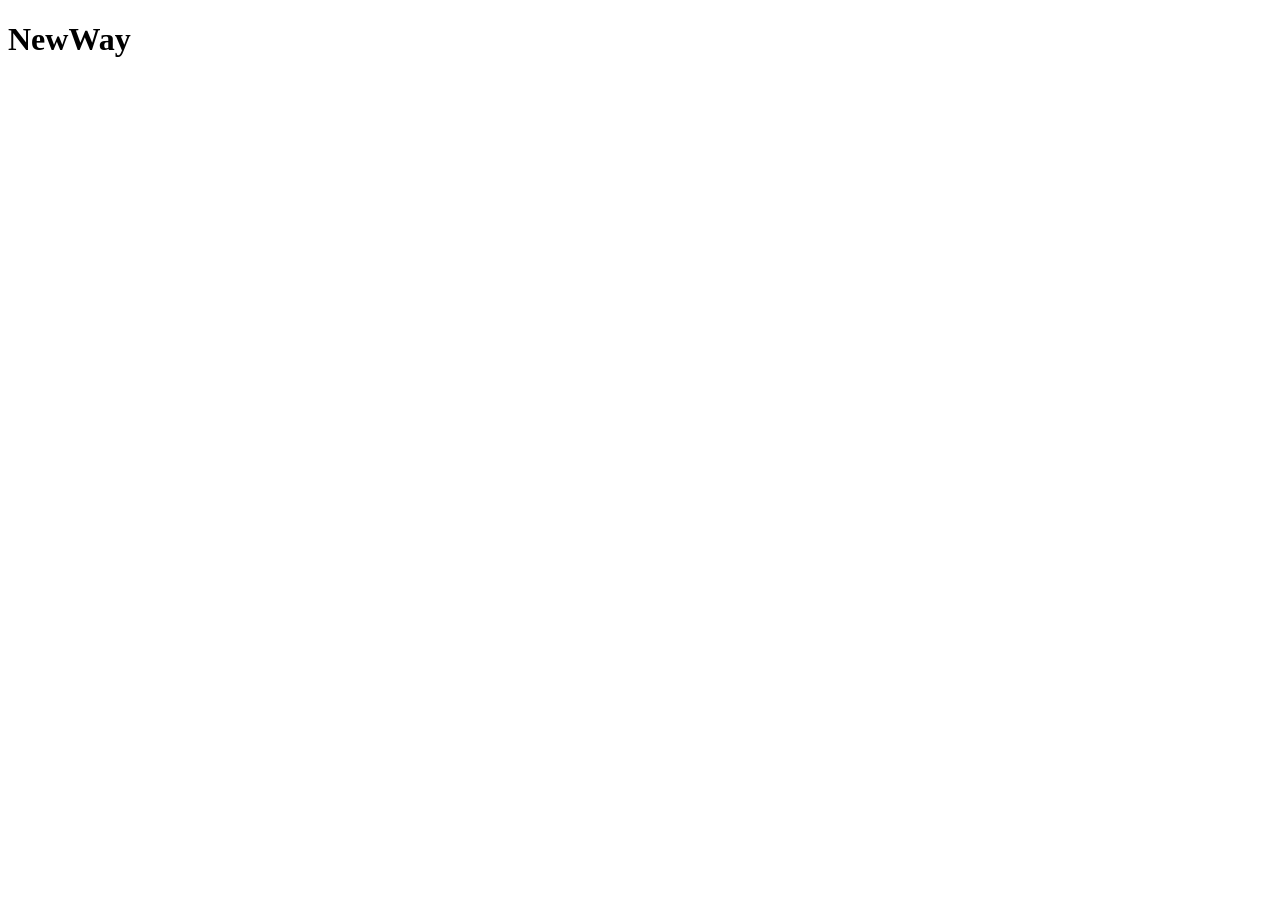
==== index.html @ be48e4e2 "Add simple index.html for Netlify Co-Authored-By: Claude Opus 5.5 <noreply@anthropic.com>" ====
<!DOCTYPE html>
<html lang="en">
<head>
  <meta charset="UTF-8">
  <meta name="viewport" content="width=device-width, initial-scale=1.0">
  <title>NewWay</title>
</head>
<body>
  <h1>NewWay</h1>
</body>
</html>
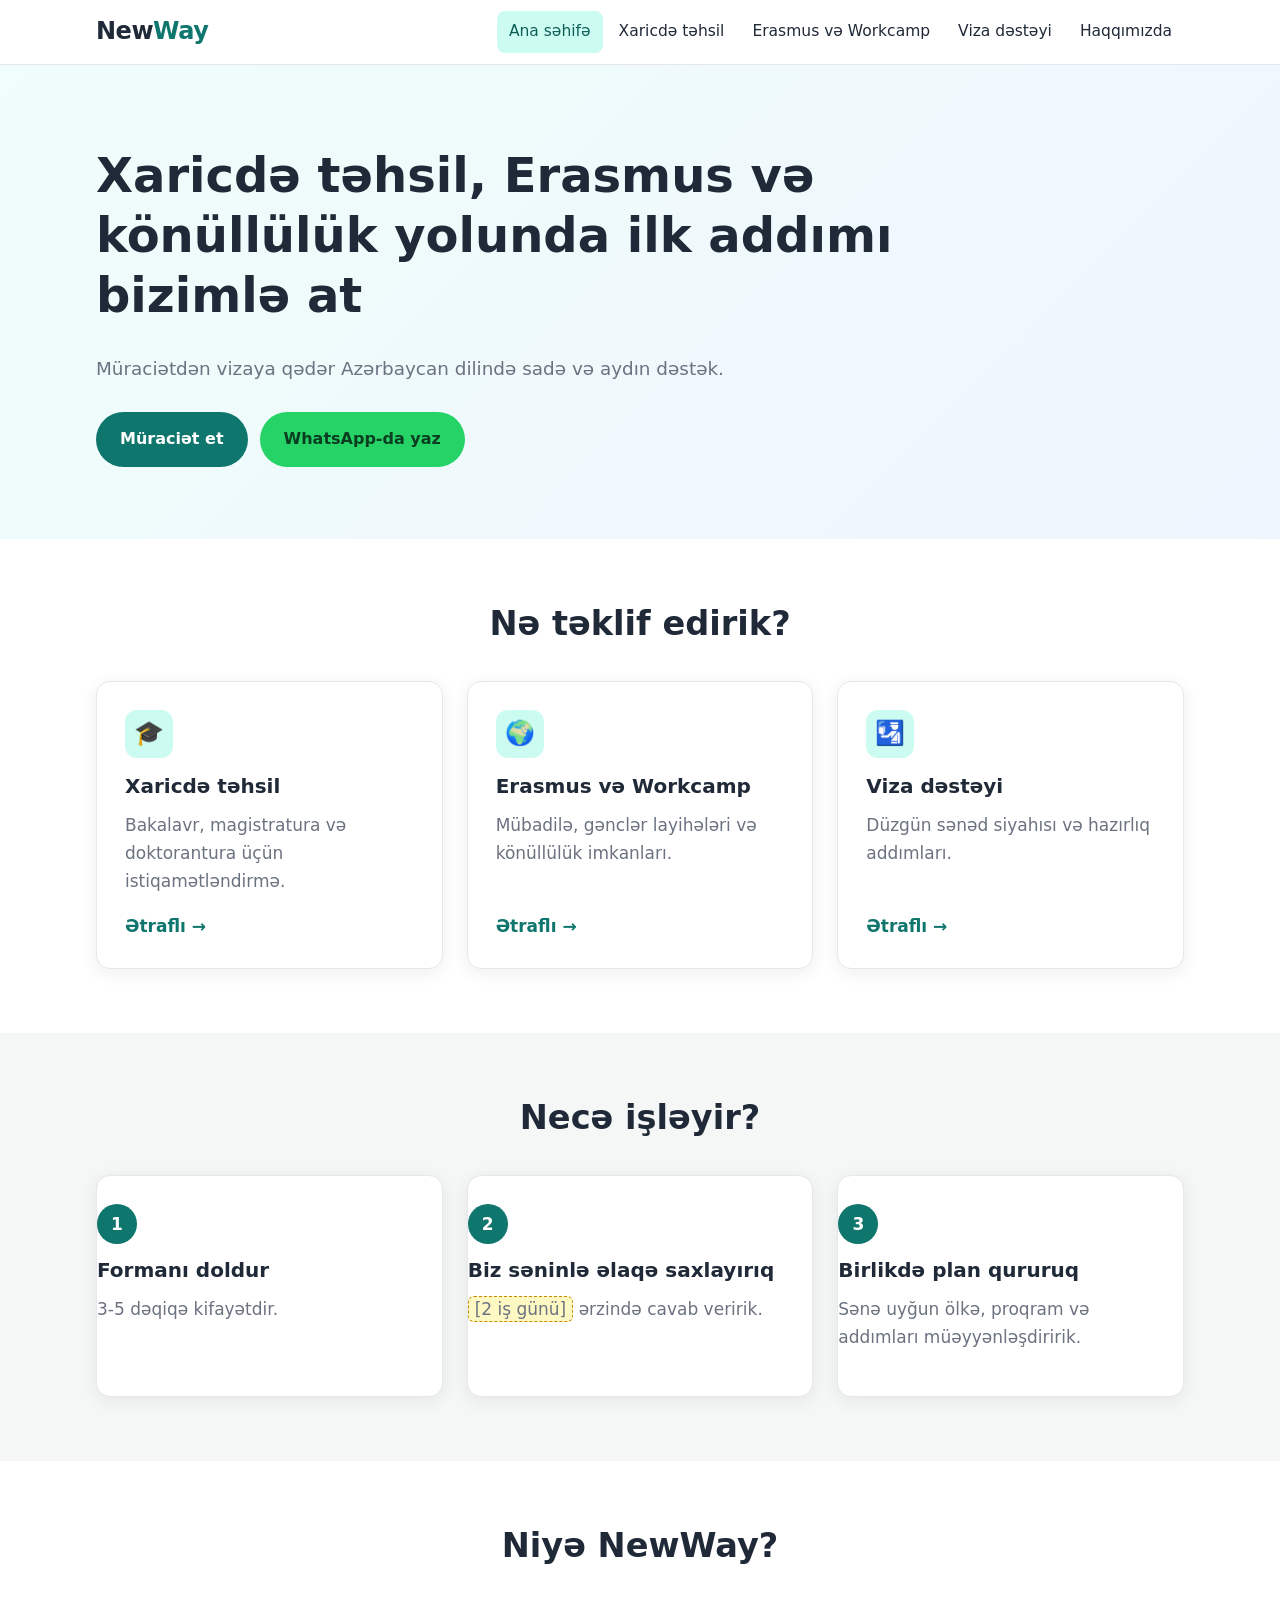
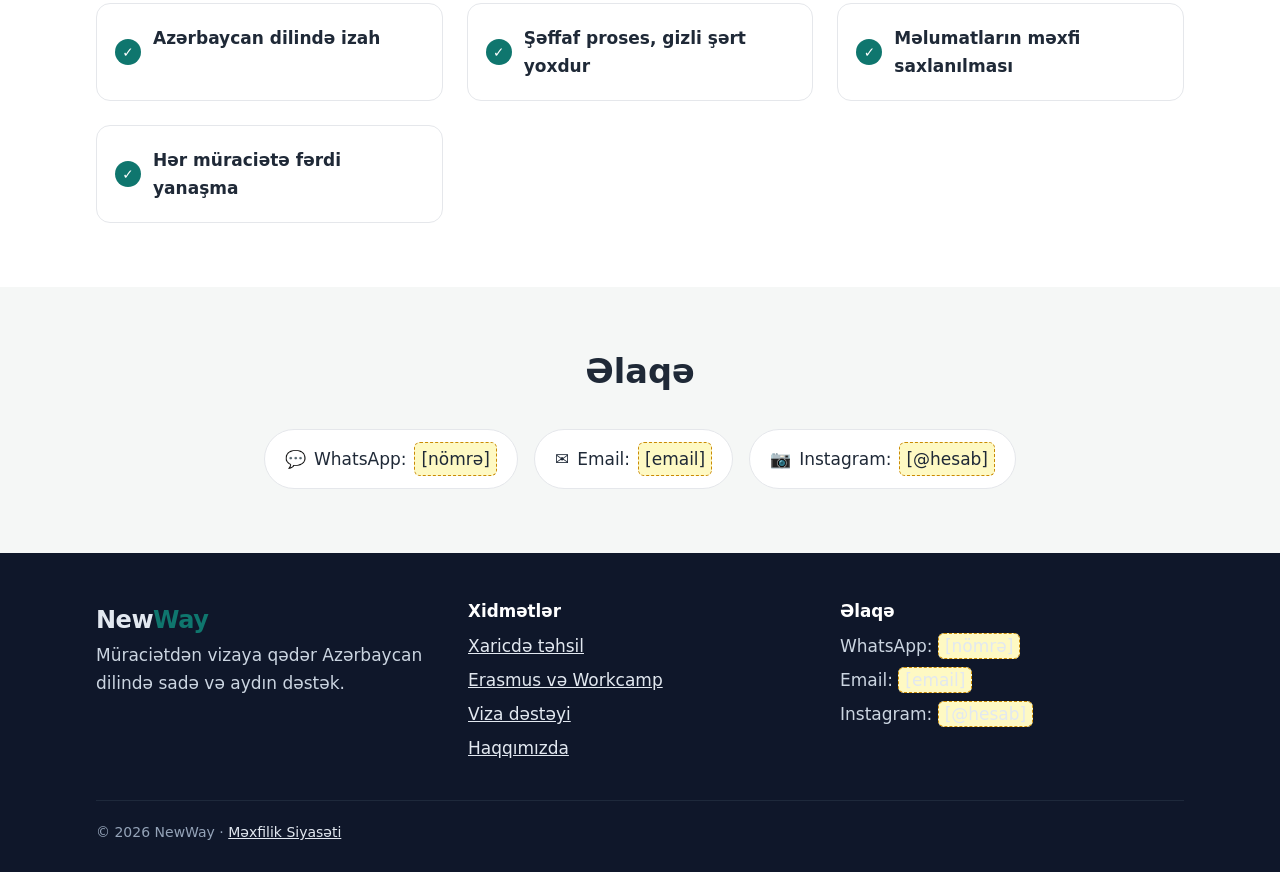
==== commit abf4c255: "Build NewWay site from copy doc Add home, about, three service pages, three Netlify Forms applicatio" ====
--- a/index.html
+++ b/index.html
@@ -1,11 +1,153 @@
 <!DOCTYPE html>
-<html lang="en">
+<html lang="az">
 <head>
   <meta charset="UTF-8">
   <meta name="viewport" content="width=device-width, initial-scale=1.0">
-  <title>NewWay</title>
+  <title>NewWay — Xaricdə təhsil, Erasmus və viza dəstəyi</title>
+  <meta name="description" content="Xaricdə təhsil, Erasmus və könüllülük yolunda ilk addımı bizimlə at. Müraciətdən vizaya qədər Azərbaycan dilində sadə və aydın dəstək.">
+  <link rel="icon" href="data:image/svg+xml,<svg xmlns='http://www.w3.org/2000/svg' viewBox='0 0 100 100'><rect width='100' height='100' rx='22' fill='%230f766e'/><text x='50' y='70' font-size='60' font-family='Arial' font-weight='700' text-anchor='middle' fill='white'>N</text></svg>">
+  <link rel="stylesheet" href="/assets/css/style.css">
 </head>
 <body>
-  <h1>NewWay</h1>
+  <a class="skip-link" href="#main">Əsas məzmuna keç</a>
+  <header class="site-header">
+    <div class="container header-inner">
+      <a class="logo" href="/index.html">New<span>Way</span></a>
+      <button class="nav-toggle" type="button" aria-expanded="false" aria-controls="main-nav" aria-label="Menyunu aç">☰</button>
+      <nav class="main-nav" id="main-nav" aria-label="Əsas menyu">
+        <ul>
+          <li><a href="/index.html">Ana səhifə</a></li>
+          <li><a href="/xaricde-tehsil.html">Xaricdə təhsil</a></li>
+          <li><a href="/erasmus-workcamp.html">Erasmus və Workcamp</a></li>
+          <li><a href="/viza.html">Viza dəstəyi</a></li>
+          <li><a href="/haqqimizda.html">Haqqımızda</a></li>
+        </ul>
+      </nav>
+    </div>
+  </header>
+
+  <main id="main">
+    <section class="hero">
+      <div class="container">
+        <h1>Xaricdə təhsil, Erasmus və könüllülük yolunda ilk addımı bizimlə at</h1>
+        <p class="lead">Müraciətdən vizaya qədər Azərbaycan dilində sadə və aydın dəstək.</p>
+        <div class="btn-row">
+          <a class="btn btn-primary" href="#xidmetler">Müraciət et</a>
+          <a class="btn btn-whatsapp" data-config-link="whatsapp" href="#">WhatsApp-da yaz</a>
+        </div>
+      </div>
+    </section>
+
+    <section class="section" id="xidmetler">
+      <div class="container">
+        <div class="section-title">
+          <h2>Nə təklif edirik?</h2>
+        </div>
+        <div class="grid grid-3">
+          <a class="card" href="/xaricde-tehsil.html">
+            <div class="card-icon" aria-hidden="true">🎓</div>
+            <h3>Xaricdə təhsil</h3>
+            <p>Bakalavr, magistratura və doktorantura üçün istiqamətləndirmə.</p>
+            <span class="card-link">Ətraflı →</span>
+          </a>
+          <a class="card" href="/erasmus-workcamp.html">
+            <div class="card-icon" aria-hidden="true">🌍</div>
+            <h3>Erasmus və Workcamp</h3>
+            <p>Mübadilə, gənclər layihələri və könüllülük imkanları.</p>
+            <span class="card-link">Ətraflı →</span>
+          </a>
+          <a class="card" href="/viza.html">
+            <div class="card-icon" aria-hidden="true">🛂</div>
+            <h3>Viza dəstəyi</h3>
+            <p>Düzgün sənəd siyahısı və hazırlıq addımları.</p>
+            <span class="card-link">Ətraflı →</span>
+          </a>
+        </div>
+      </div>
+    </section>
+
+    <section class="section section-alt">
+      <div class="container">
+        <div class="section-title">
+          <h2>Necə işləyir?</h2>
+        </div>
+        <ol class="steps grid grid-3">
+          <li class="card">
+            <h3>Formanı doldur</h3>
+            <p>3-5 dəqiqə kifayətdir.</p>
+          </li>
+          <li class="card">
+            <h3>Biz səninlə əlaqə saxlayırıq</h3>
+            <p><span data-config="responseTime">[2 iş günü]</span> ərzində cavab veririk.</p>
+          </li>
+          <li class="card">
+            <h3>Birlikdə plan qururuq</h3>
+            <p>Sənə uyğun ölkə, proqram və addımları müəyyənləşdiririk.</p>
+          </li>
+        </ol>
+      </div>
+    </section>
+
+    <section class="section">
+      <div class="container">
+        <div class="section-title">
+          <h2>Niyə NewWay?</h2>
+        </div>
+        <ul class="features grid grid-2">
+          <li>Azərbaycan dilində izah</li>
+          <li>Şəffaf proses, gizli şərt yoxdur</li>
+          <li>Məlumatların məxfi saxlanılması</li>
+          <li>Hər müraciətə fərdi yanaşma</li>
+        </ul>
+      </div>
+    </section>
+
+    <section class="section section-alt" id="elaqe">
+      <div class="container">
+        <div class="section-title">
+          <h2>Əlaqə</h2>
+        </div>
+        <ul class="contact-list">
+          <li><a data-config-link="whatsapp" href="#"><span aria-hidden="true">💬</span> WhatsApp: <span data-config="whatsapp">[nömrə]</span></a></li>
+          <li><a data-config-link="email" href="#"><span aria-hidden="true">✉️</span> Email: <span data-config="email">[email]</span></a></li>
+          <li><a data-config-link="instagram" href="#"><span aria-hidden="true">📷</span> Instagram: <span data-config="instagram">[@hesab]</span></a></li>
+        </ul>
+      </div>
+    </section>
+
+  </main>
+
+  <footer class="site-footer">
+    <div class="container">
+      <div class="footer-grid">
+        <div>
+          <a class="logo footer-logo" href="/index.html">New<span>Way</span></a>
+          <p>Müraciətdən vizaya qədər Azərbaycan dilində sadə və aydın dəstək.</p>
+        </div>
+        <div>
+          <h3>Xidmətlər</h3>
+          <ul>
+            <li><a href="/xaricde-tehsil.html">Xaricdə təhsil</a></li>
+            <li><a href="/erasmus-workcamp.html">Erasmus və Workcamp</a></li>
+            <li><a href="/viza.html">Viza dəstəyi</a></li>
+            <li><a href="/haqqimizda.html">Haqqımızda</a></li>
+          </ul>
+        </div>
+        <div>
+          <h3>Əlaqə</h3>
+          <ul>
+            <li>WhatsApp: <a data-config-link="whatsapp" href="#"><span data-config="whatsapp">[nömrə]</span></a></li>
+            <li>Email: <a data-config-link="email" href="#"><span data-config="email">[email]</span></a></li>
+            <li>Instagram: <a data-config-link="instagram" href="#"><span data-config="instagram">[@hesab]</span></a></li>
+          </ul>
+        </div>
+      </div>
+      <div class="footer-bottom">
+        © <span data-year></span> NewWay · <a href="/mexfilik.html">Məxfilik Siyasəti</a>
+      </div>
+    </div>
+  </footer>
+
+  <script src="/assets/js/main.js"></script>
 </body>
 </html>
--- a/assets/css/style.css
+++ b/assets/css/style.css
@@ -0,0 +1,659 @@
+:root {
+  --color-primary: #0f766e;
+  --color-primary-dark: #115e59;
+  --color-primary-light: #ccfbf1;
+  --color-accent: #2563eb;
+  --color-text: #1f2937;
+  --color-muted: #6b7280;
+  --color-bg: #ffffff;
+  --color-bg-alt: #f5f7f6;
+  --color-border: #e5e7eb;
+  --color-warning-bg: #fff7ed;
+  --color-warning-border: #f59e0b;
+  --color-placeholder-bg: #fef9c3;
+  --radius: 14px;
+  --shadow: 0 4px 18px rgba(15, 23, 42, 0.07);
+  --max-width: 1120px;
+  --font: system-ui, -apple-system, "Segoe UI", Roboto, "Helvetica Neue", Arial, sans-serif;
+}
+
+*,
+*::before,
+*::after {
+  box-sizing: border-box;
+}
+
+html {
+  scroll-behavior: smooth;
+}
+
+body {
+  margin: 0;
+  font-family: var(--font);
+  font-size: 1.0625rem;
+  line-height: 1.65;
+  color: var(--color-text);
+  background: var(--color-bg);
+}
+
+img {
+  max-width: 100%;
+}
+
+a {
+  color: var(--color-primary);
+}
+
+h1,
+h2,
+h3 {
+  line-height: 1.25;
+  margin: 0 0 0.6em;
+}
+
+h1 {
+  font-size: clamp(1.9rem, 4.5vw, 3rem);
+}
+
+h2 {
+  font-size: clamp(1.5rem, 3vw, 2.1rem);
+}
+
+h3,
+.h3 {
+  font-size: 1.25rem;
+}
+
+p {
+  margin: 0 0 1em;
+}
+
+:focus-visible {
+  outline: 3px solid var(--color-accent);
+  outline-offset: 2px;
+}
+
+.container {
+  width: 100%;
+  max-width: var(--max-width);
+  margin: 0 auto;
+  padding: 0 16px;
+}
+
+.skip-link {
+  position: absolute;
+  left: -9999px;
+}
+
+.skip-link:focus {
+  left: 16px;
+  top: 8px;
+  z-index: 100;
+  background: #fff;
+  padding: 8px 12px;
+  border-radius: 8px;
+}
+
+/* ---------- Header ---------- */
+.site-header {
+  position: sticky;
+  top: 0;
+  z-index: 50;
+  background: rgba(255, 255, 255, 0.96);
+  backdrop-filter: blur(6px);
+  border-bottom: 1px solid var(--color-border);
+}
+
+.header-inner {
+  display: flex;
+  align-items: center;
+  justify-content: space-between;
+  min-height: 64px;
+}
+
+.logo {
+  font-size: 1.5rem;
+  font-weight: 800;
+  text-decoration: none;
+  color: var(--color-text);
+  letter-spacing: -0.02em;
+}
+
+.logo span {
+  color: var(--color-primary);
+}
+
+.nav-toggle {
+  display: none;
+  background: none;
+  border: 1px solid var(--color-border);
+  border-radius: 8px;
+  padding: 8px 10px;
+  cursor: pointer;
+  font-size: 1.1rem;
+  line-height: 1;
+}
+
+.main-nav ul {
+  list-style: none;
+  display: flex;
+  gap: 4px;
+  margin: 0;
+  padding: 0;
+}
+
+.main-nav a {
+  display: block;
+  padding: 8px 12px;
+  border-radius: 8px;
+  text-decoration: none;
+  color: var(--color-text);
+  font-weight: 500;
+  font-size: 0.97rem;
+}
+
+.main-nav a:hover,
+.main-nav a[aria-current="page"] {
+  background: var(--color-primary-light);
+  color: var(--color-primary-dark);
+}
+
+@media (max-width: 860px) {
+  .nav-toggle {
+    display: block;
+  }
+
+  .main-nav {
+    display: none;
+    position: absolute;
+    top: 64px;
+    left: 0;
+    right: 0;
+    background: #fff;
+    border-bottom: 1px solid var(--color-border);
+    box-shadow: var(--shadow);
+  }
+
+  .main-nav.open {
+    display: block;
+  }
+
+  .main-nav ul {
+    flex-direction: column;
+    padding: 8px 16px 16px;
+  }
+}
+
+/* ---------- Buttons ---------- */
+.btn {
+  display: inline-block;
+  padding: 12px 22px;
+  border-radius: 999px;
+  font-weight: 600;
+  font-size: 1rem;
+  text-decoration: none;
+  border: 2px solid transparent;
+  cursor: pointer;
+  transition: background 0.15s, color 0.15s, border-color 0.15s;
+  font-family: inherit;
+}
+
+.btn-primary {
+  background: var(--color-primary);
+  color: #fff;
+}
+
+.btn-primary:hover {
+  background: var(--color-primary-dark);
+}
+
+.btn-outline {
+  background: transparent;
+  color: var(--color-primary);
+  border-color: var(--color-primary);
+}
+
+.btn-outline:hover {
+  background: var(--color-primary-light);
+}
+
+.btn-whatsapp {
+  background: #25d366;
+  color: #0b3d20;
+}
+
+.btn-whatsapp:hover {
+  background: #1ebe5a;
+}
+
+.btn-row {
+  display: flex;
+  flex-wrap: wrap;
+  gap: 12px;
+}
+
+/* ---------- Sections ---------- */
+.section {
+  padding: 64px 0;
+}
+
+.section-alt {
+  background: var(--color-bg-alt);
+}
+
+.section-title {
+  text-align: center;
+  margin-bottom: 36px;
+}
+
+.lead {
+  font-size: 1.15rem;
+  color: var(--color-muted);
+  max-width: 720px;
+}
+
+.section-title .lead {
+  margin: 0 auto;
+}
+
+.hero {
+  padding: 80px 0 72px;
+  background: linear-gradient(135deg, #f0fdfa 0%, #eff6ff 100%);
+}
+
+.hero h1 {
+  max-width: 820px;
+}
+
+.hero .lead {
+  margin-bottom: 28px;
+}
+
+.page-hero {
+  padding: 56px 0 40px;
+  background: linear-gradient(135deg, #f0fdfa 0%, #eff6ff 100%);
+}
+
+/* ---------- Cards ---------- */
+.grid {
+  display: grid;
+  gap: 24px;
+}
+
+.grid-2 {
+  grid-template-columns: repeat(auto-fit, minmax(280px, 1fr));
+}
+
+.grid-3 {
+  grid-template-columns: repeat(auto-fit, minmax(260px, 1fr));
+}
+
+.card {
+  background: #fff;
+  border: 1px solid var(--color-border);
+  border-radius: var(--radius);
+  padding: 28px;
+  box-shadow: var(--shadow);
+  display: flex;
+  flex-direction: column;
+}
+
+.card p {
+  color: var(--color-muted);
+}
+
+.card .btn {
+  margin-top: auto;
+  align-self: flex-start;
+}
+
+a.card {
+  text-decoration: none;
+  color: inherit;
+  transition: transform 0.15s, box-shadow 0.15s;
+}
+
+a.card:hover {
+  transform: translateY(-3px);
+  box-shadow: 0 10px 28px rgba(15, 23, 42, 0.1);
+}
+
+.card-icon {
+  width: 48px;
+  height: 48px;
+  border-radius: 12px;
+  background: var(--color-primary-light);
+  color: var(--color-primary-dark);
+  display: grid;
+  place-items: center;
+  font-size: 1.5rem;
+  margin-bottom: 16px;
+}
+
+.card-link {
+  margin-top: auto;
+  font-weight: 600;
+  color: var(--color-primary);
+}
+
+/* ---------- Steps ---------- */
+.steps {
+  list-style: none;
+  padding: 0;
+  margin: 0;
+  counter-reset: step;
+}
+
+.steps li {
+  counter-increment: step;
+  position: relative;
+  padding-left: 0;
+}
+
+.steps .card::before {
+  content: counter(step);
+  width: 40px;
+  height: 40px;
+  border-radius: 50%;
+  background: var(--color-primary);
+  color: #fff;
+  font-weight: 700;
+  display: grid;
+  place-items: center;
+  margin-bottom: 14px;
+}
+
+/* ---------- Features list ---------- */
+.features {
+  list-style: none;
+  padding: 0;
+  margin: 0;
+}
+
+.features li {
+  background: #fff;
+  border: 1px solid var(--color-border);
+  border-radius: var(--radius);
+  padding: 20px 20px 20px 56px;
+  position: relative;
+  font-weight: 600;
+}
+
+.features li::before {
+  content: "✓";
+  position: absolute;
+  left: 18px;
+  top: 50%;
+  transform: translateY(-50%);
+  width: 26px;
+  height: 26px;
+  border-radius: 50%;
+  background: var(--color-primary);
+  color: #fff;
+  display: grid;
+  place-items: center;
+  font-size: 0.85rem;
+}
+
+/* ---------- Notes ---------- */
+.notice {
+  border-left: 4px solid var(--color-warning-border);
+  background: var(--color-warning-bg);
+  padding: 18px 20px;
+  border-radius: 0 var(--radius) var(--radius) 0;
+}
+
+.notice p:last-child {
+  margin-bottom: 0;
+}
+
+.placeholder {
+  background: var(--color-placeholder-bg);
+  border: 1px dashed #ca8a04;
+  border-radius: 6px;
+  padding: 2px 6px;
+}
+
+.placeholder-block {
+  background: var(--color-placeholder-bg);
+  border: 1px dashed #ca8a04;
+  border-radius: var(--radius);
+  padding: 16px 20px;
+  color: #713f12;
+}
+
+.prose {
+  max-width: 760px;
+}
+
+.prose h2 {
+  margin-top: 1.6em;
+}
+
+.check-list {
+  padding-left: 1.2em;
+}
+
+.check-list li {
+  margin-bottom: 0.4em;
+}
+
+/* ---------- Contact ---------- */
+.contact-list {
+  list-style: none;
+  padding: 0;
+  margin: 0 auto;
+  display: flex;
+  flex-wrap: wrap;
+  justify-content: center;
+  gap: 16px;
+}
+
+.contact-list a,
+.contact-list span.contact-item {
+  display: inline-flex;
+  align-items: center;
+  gap: 8px;
+  padding: 12px 20px;
+  border: 1px solid var(--color-border);
+  border-radius: 999px;
+  background: #fff;
+  text-decoration: none;
+  color: var(--color-text);
+  font-weight: 500;
+}
+
+.contact-list a:hover {
+  border-color: var(--color-primary);
+}
+
+/* ---------- Forms ---------- */
+.form-wrap {
+  max-width: 760px;
+  margin: 0 auto;
+}
+
+.form-card {
+  background: #fff;
+  border: 1px solid var(--color-border);
+  border-radius: var(--radius);
+  box-shadow: var(--shadow);
+  padding: 32px;
+}
+
+@media (max-width: 560px) {
+  .form-card {
+    padding: 20px;
+  }
+}
+
+.form-grid {
+  display: grid;
+  grid-template-columns: 1fr 1fr;
+  gap: 18px 20px;
+}
+
+.form-grid .full {
+  grid-column: 1 / -1;
+}
+
+@media (max-width: 640px) {
+  .form-grid {
+    grid-template-columns: 1fr;
+  }
+}
+
+.field label,
+.field legend {
+  display: block;
+  font-weight: 600;
+  margin-bottom: 6px;
+  font-size: 0.97rem;
+}
+
+.field fieldset {
+  border: 0;
+  padding: 0;
+  margin: 0;
+}
+
+.req {
+  color: #dc2626;
+}
+
+.field input[type="text"],
+.field input[type="email"],
+.field input[type="tel"],
+.field input[type="date"],
+.field input[type="file"],
+.field select,
+.field textarea {
+  width: 100%;
+  padding: 11px 13px;
+  border: 1px solid #cbd5e1;
+  border-radius: 10px;
+  font: inherit;
+  font-size: 1rem;
+  background: #fff;
+  color: var(--color-text);
+}
+
+.field textarea {
+  min-height: 110px;
+  resize: vertical;
+}
+
+.field input:focus,
+.field select:focus,
+.field textarea:focus {
+  border-color: var(--color-primary);
+  outline: 3px solid var(--color-primary-light);
+  outline-offset: 0;
+}
+
+.hint {
+  font-size: 0.875rem;
+  color: var(--color-muted);
+  margin-top: 4px;
+}
+
+.options {
+  display: flex;
+  flex-wrap: wrap;
+  gap: 8px 18px;
+}
+
+.options label {
+  display: inline-flex;
+  align-items: center;
+  gap: 8px;
+  font-weight: 400;
+  margin: 0;
+  cursor: pointer;
+}
+
+.options input {
+  width: 18px;
+  height: 18px;
+  accent-color: var(--color-primary);
+}
+
+.consent label {
+  display: flex;
+  gap: 10px;
+  align-items: flex-start;
+  font-weight: 400;
+}
+
+.consent input {
+  width: 20px;
+  height: 20px;
+  margin-top: 3px;
+  flex-shrink: 0;
+  accent-color: var(--color-primary);
+}
+
+.form-actions {
+  margin-top: 24px;
+}
+
+.form-actions .btn {
+  width: 100%;
+  font-size: 1.05rem;
+  padding: 14px;
+}
+
+.hidden {
+  display: none;
+}
+
+.required-note {
+  font-size: 0.875rem;
+  color: var(--color-muted);
+  margin-top: 14px;
+}
+
+/* ---------- Footer ---------- */
+.site-footer {
+  background: #0f172a;
+  color: #cbd5e1;
+  padding: 48px 0 28px;
+  margin-top: 0;
+}
+
+.site-footer a {
+  color: #e2e8f0;
+}
+
+.footer-grid {
+  display: grid;
+  gap: 28px;
+  grid-template-columns: repeat(auto-fit, minmax(200px, 1fr));
+}
+
+.site-footer h3 {
+  color: #fff;
+  font-size: 1.05rem;
+}
+
+.site-footer ul {
+  list-style: none;
+  margin: 0;
+  padding: 0;
+}
+
+.site-footer li {
+  margin-bottom: 6px;
+}
+
+.footer-logo {
+  color: #fff;
+}
+
+.footer-bottom {
+  border-top: 1px solid #1e293b;
+  margin-top: 32px;
+  padding-top: 20px;
+  font-size: 0.875rem;
+  color: #94a3b8;
+}
